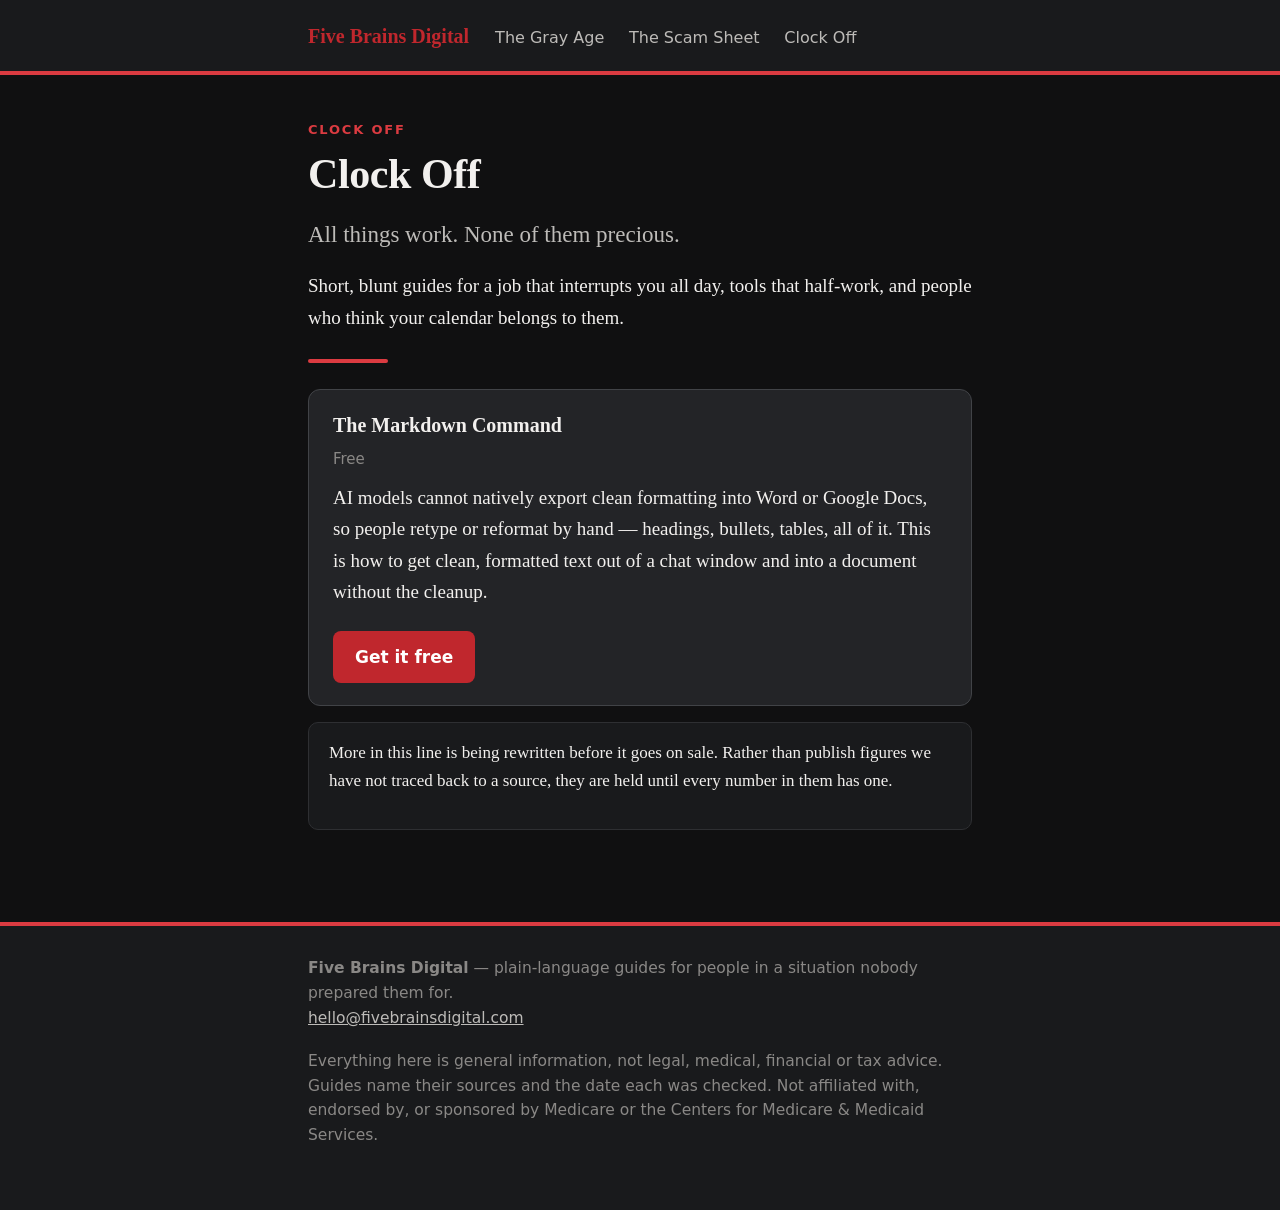
==== clock-off.html @ 99934c4a "Create clock-off.html" ====
<!doctype html>
<html lang="en">
<head>
<meta charset="utf-8">
<meta name="viewport" content="width=device-width, initial-scale=1">
<title>Clock Off — work guides with an attitude | Five Brains Digital</title>
<meta name="description" content="Work guides with an attitude: interruptions, calendars, AI tools that half-work, and keeping the job from following you home. Includes a free guide to getting clean formatted text out of a chat window.">
<link rel="canonical" href="https://fivebrainsdigital.com/clock-off.html">
<meta property="og:title" content="Clock Off — work guides with an attitude | Five Brains Digital">
<meta property="og:description" content="Work guides with an attitude: interruptions, calendars, AI tools that half-work, and keeping the job from following you home. Includes a free guide to getting clean formatted text out of a chat window.">
<meta property="og:type" content="website">
<meta property="og:url" content="https://fivebrainsdigital.com/clock-off.html">
<link rel="stylesheet" href="style.css">

</head>
<body class="csy">
<a class="skip" href="#main">Skip to content</a>
<header class="site"><div class="wrap">
  <a class="brand" href="">Five Brains Digital</a>
  <nav>
    <a href="the-gray-age.html">The Gray Age</a>
    <a href="scam-sheet.html">The Scam Sheet</a>
    <a href="clock-off.html">Clock Off</a>
  </nav>
</div></header>
<main id="main"><div class="wrap">

<p class="eyebrow">Clock Off</p>
<h1>Clock Off</h1>
<p class="lede">All things work. None of them precious.</p>
<p>Short, blunt guides for a job that interrupts you all day, tools that half-work, and people
who think your calendar belongs to them.</p>
<hr class="gold">
<div class="card free">
  <h3>The Markdown Command</h3>
  <p class="meta">Free</p>
  <p>AI models cannot natively export clean formatting into Word or Google Docs, so people
  retype or reformat by hand — headings, bullets, tables, all of it. This is how to get clean,
  formatted text out of a chat window and into a document without the cleanup.</p>
  <p><a class="btn" href="https://brainwave046.gumroad.com/l/owzzht">Get it free</a></p>
</div>
<div class="note">
  <p>More in this line is being rewritten before it goes on sale. Rather than publish figures
  we have not traced back to a source, they are held until every number in them has one.</p>
</div>

</div></main>
<footer class="site"><div class="wrap">
  <p><strong>Five Brains Digital</strong> — plain-language guides for people in a situation
  nobody prepared them for.<br>
  <a href="mailto:hello@fivebrainsdigital.com">hello@fivebrainsdigital.com</a></p>
  <p>Everything here is general information, not legal, medical, financial or tax advice.
  Guides name their sources and the date each was checked. Not affiliated with, endorsed by,
  or sponsored by Medicare or the Centers for Medicare &amp; Medicaid Services.</p>
</div></footer>
</body>
</html>
---- style.css ----
/* ---------------------------------------------------------------
   Five Brains Digital — house palette is BLUE / WHITE / BLACK.
   Each section carries its own colour, set by a class on <body>:
     .elc  Elder Care ......... green + khaki
     .scm  The Scam Sheet ..... red, white and blue
     .csy  Work & Focus ....... black + red
   --------------------------------------------------------------- */
:root{
  --ground:#FFFFFF; --panel:#F5F8FC; --panel-2:#E8F0F9;
  --ink:#11151A; --ink-2:#3D4855; --ink-3:#6B7684;
  --rule:#D6E1EE; --rule-2:#B9C9DC;
  --accent:#12457F; --accent-2:#1A5FA8; --accent-ink:#FFFFFF;
  --mark:#12457F;
}
body.elc{
  --ground:#F3F3F2; --panel:#FFFFFF; --panel-2:#E5E5E3;
  --ink:#17181A; --ink-2:#454749; --ink-3:#71747A;
  --rule:#D4D5D4; --rule-2:#B6B8B7;
  --accent:#B0500C; --accent-2:#C9611A; --accent-ink:#FFFFFF;
  --mark:#B0500C;
}
body.scm{
  --ground:#FFFFFF; --panel:#F4F6FB; --panel-2:#E7ECF7;
  --ink:#101623; --ink-2:#39435A; --ink-3:#6A7387;
  --rule:#D5DCEB; --rule-2:#B6C1D8;
  --accent:#17356B; --accent-2:#22488C; --accent-ink:#FFFFFF;
  --mark:#B3202E;
}
body.csy{
  --ground:#101011; --panel:#191A1C; --panel-2:#232427;
  --ink:#F2F0EE; --ink-2:#BDBBB8; --ink-3:#8A8886;
  --rule:#2E2F32; --rule-2:#414347;
  --accent:#C0272D; --accent-2:#DB3B41; --accent-ink:#FFFFFF;
  --mark:#DB3B41;
}
@media (prefers-color-scheme: dark){
  :root:not([data-theme="light"]){
    --ground:#0D1117; --panel:#151C25; --panel-2:#1D2733;
    --ink:#EEF2F7; --ink-2:#B4BFCC; --ink-3:#828E9C;
    --rule:#28323F; --rule-2:#3A4757;
    --accent:#79B0EC; --accent-2:#9AC6F5; --accent-ink:#0D1117;
    --mark:#79B0EC;
  }
  :root:not([data-theme="light"]) body.elc{
    --ground:#141414; --panel:#1D1E1E; --panel-2:#272829;
    --ink:#EFEFEE; --ink-2:#B9BBBC; --ink-3:#8A8D8F;
    --rule:#2F3031; --rule-2:#434546;
    --accent:#E8934F; --accent-2:#F2A868; --accent-ink:#141414;
    --mark:#E8934F;
  }
  :root:not([data-theme="light"]) body.scm{
    --ground:#0C1018; --panel:#141A26; --panel-2:#1C2434;
    --ink:#EDF1F8; --ink-2:#B2BCCC; --ink-3:#7F8A9B;
    --rule:#252F3F; --rule-2:#374356;
    --accent:#8FB4EA; --accent-2:#A9C7F3; --accent-ink:#0C1018;
    --mark:#F08A8A;
  }
}
*{box-sizing:border-box}
html{-webkit-text-size-adjust:100%}
body{
  margin:0; background:var(--ground); color:var(--ink);
  font-family:"Iowan Old Style","Palatino Linotype",Palatino,Georgia,serif;
  font-size:19px; line-height:1.65;
}
.skip{position:absolute;left:-9999px}
.skip:focus{left:8px;top:8px;position:fixed;background:var(--accent);color:var(--accent-ink);
  padding:10px 16px;border-radius:6px;z-index:99}
.wrap{max-width:44rem;margin:0 auto;padding:0 20px}
header.site{border-bottom:4px solid var(--mark);background:var(--panel)}
header.site .wrap{display:flex;flex-wrap:wrap;gap:12px 26px;align-items:baseline;
  padding-top:20px;padding-bottom:18px}
.brand{font-weight:700;font-size:20px;color:var(--accent);text-decoration:none}
nav a{color:var(--ink-2);text-decoration:none;font-size:16px;margin-right:20px;
  font-family:system-ui,-apple-system,"Segoe UI",sans-serif}
nav a:hover,nav a:focus{color:var(--accent);text-decoration:underline}
main{padding:44px 0 72px}
h1{font-size:clamp(30px,5.2vw,42px);line-height:1.15;margin:0 0 18px;text-wrap:balance;letter-spacing:-.01em}
h2{font-size:clamp(23px,3.4vw,28px);line-height:1.25;margin:44px 0 12px;text-wrap:balance}
h3{font-size:20px;margin:30px 0 8px;line-height:1.35}
p{margin:0 0 18px}
.lede{font-size:clamp(20px,2.6vw,23px);line-height:1.55;color:var(--ink-2)}
a{color:var(--accent-2)}
hr.gold{border:0;height:4px;background:var(--mark);width:80px;margin:26px 0;border-radius:2px}
.eyebrow{font-family:system-ui,-apple-system,"Segoe UI",sans-serif;font-size:13px;
  letter-spacing:.14em;text-transform:uppercase;color:var(--mark);font-weight:700;margin:0 0 10px}
.card{background:var(--panel);border:1px solid var(--rule);border-radius:12px;padding:22px 24px;margin:0 0 16px}
.card h3{margin-top:0}
.card p:last-child{margin-bottom:0}
.meta{font-family:system-ui,sans-serif;font-size:15px;color:var(--ink-3);margin:0 0 10px}
.price{font-family:system-ui,sans-serif;font-weight:700;color:var(--accent);font-size:16px}
.free{background:var(--panel-2);border-color:var(--rule-2)}
.btn{display:inline-block;background:var(--accent);color:var(--accent-ink);text-decoration:none;
  font-family:system-ui,sans-serif;font-size:17px;font-weight:600;padding:12px 22px;
  border-radius:8px;margin-top:6px}
.btn:hover,.btn:focus{background:var(--accent-2)}
.btn.ghost{background:transparent;color:var(--accent);border:2px solid var(--accent);padding:10px 20px}
ul,ol{margin:0 0 18px;padding-left:1.3em}
li{margin-bottom:9px}
blockquote{margin:0 0 20px;padding:16px 20px;background:var(--panel-2);
  border-left:5px solid var(--mark);border-radius:0 8px 8px 0}
blockquote p:last-child{margin-bottom:0}
.note{background:var(--panel);border:1px solid var(--rule);border-radius:10px;
  padding:16px 20px;margin:0 0 20px;font-size:17px}
.disclaimer{font-size:15.5px;color:var(--ink-2);background:var(--panel);border:1px solid var(--rule);
  border-radius:10px;padding:18px 20px;margin:34px 0 0;font-family:system-ui,sans-serif;line-height:1.55}
footer.site{border-top:4px solid var(--mark);background:var(--panel);padding:30px 0 44px;
  font-family:system-ui,sans-serif;font-size:15.5px;color:var(--ink-3);line-height:1.6}
footer.site a{color:var(--ink-2)}
.toc{font-family:system-ui,sans-serif;font-size:16.5px}
.toc a{text-decoration:none}
.toc a:hover{text-decoration:underline}
.shelf{display:grid;gap:14px}
*:focus-visible{outline:3px solid var(--mark);outline-offset:3px;border-radius:4px}
@media (max-width:560px){ body{font-size:18px} .wrap{padding:0 16px} }
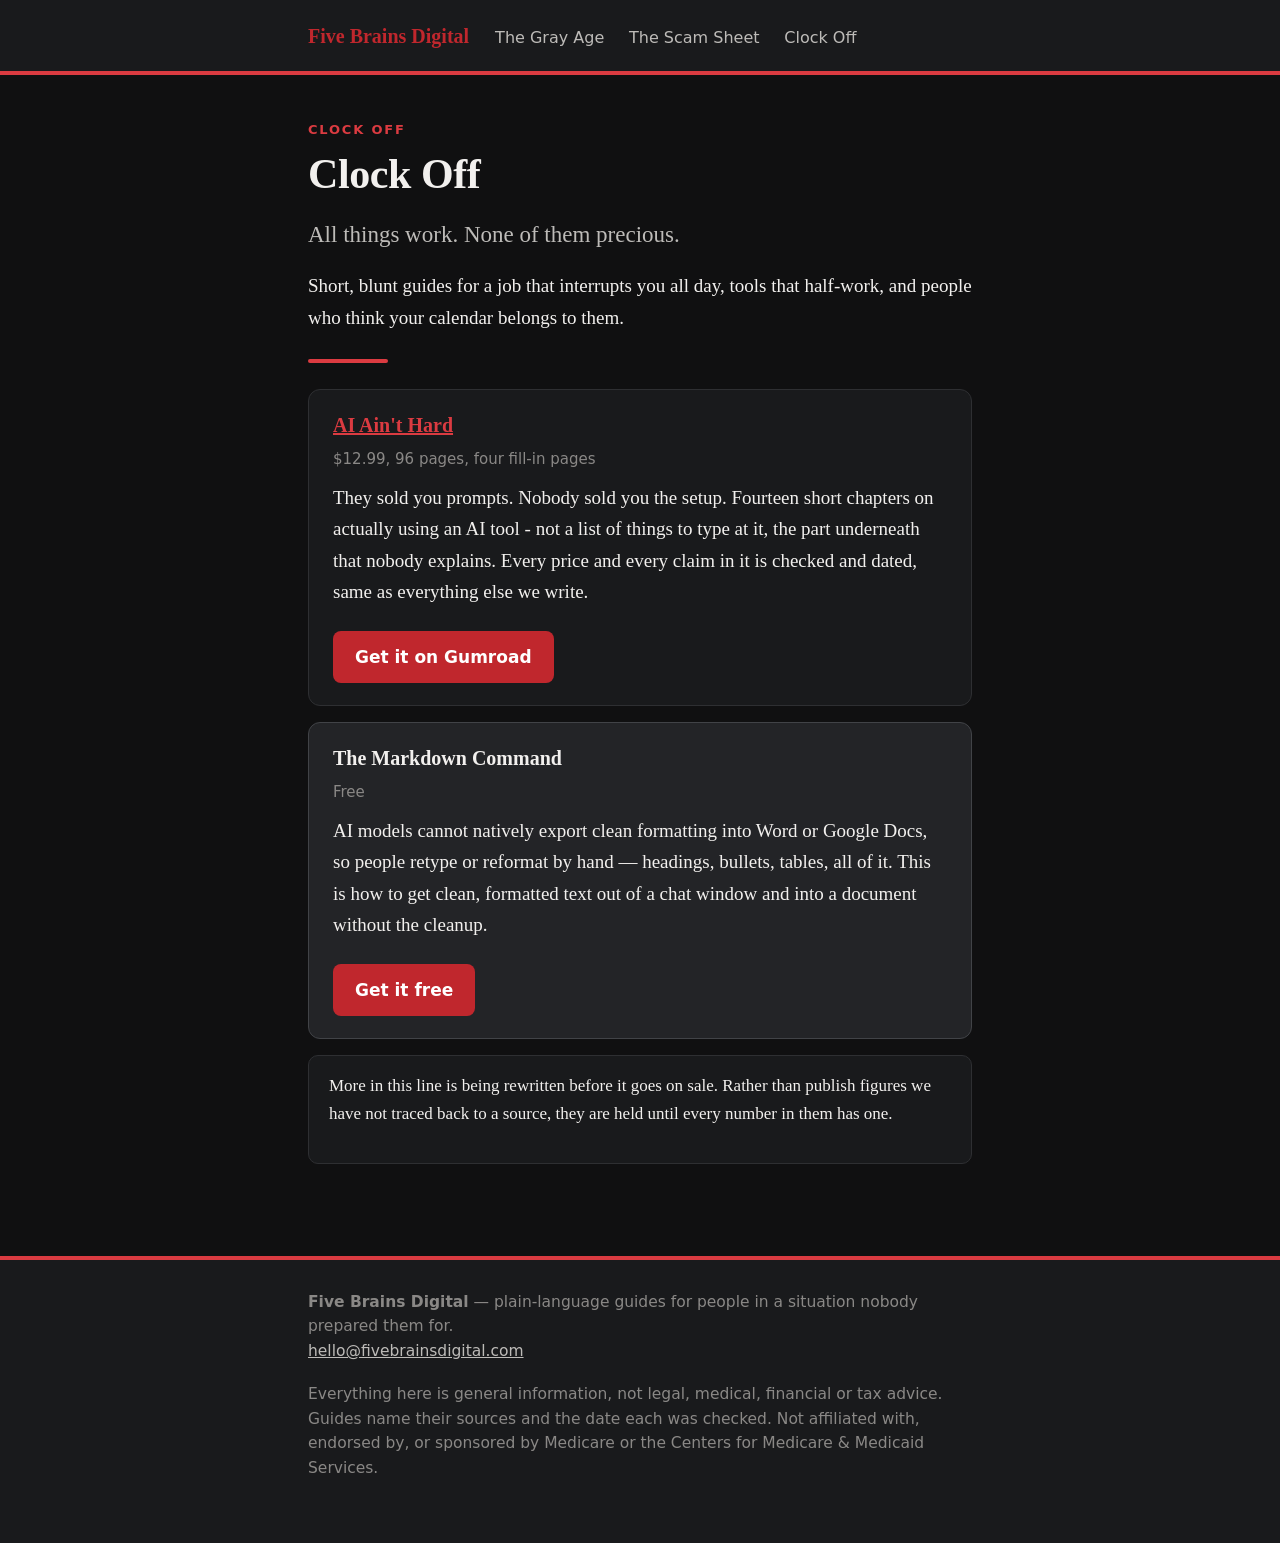
==== commit 3d099d74: "aAdd AI Ain't Hard to the Clock Off page" ====
--- a/clock-off.html
+++ b/clock-off.html
@@ -31,6 +31,15 @@
 <p>Short, blunt guides for a job that interrupts you all day, tools that half-work, and people
 who think your calendar belongs to them.</p>
 <hr class="gold">
+<div class="card">
+  <h3><a href="https://brainwave046.gumroad.com/l/gytrvp">AI Ain't Hard</a></h3>
+  <p class="meta">$12.99, 96 pages, four fill-in pages</p>
+  <p>They sold you prompts. Nobody sold you the setup. Fourteen short chapters on actually
+  using an AI tool - not a list of things to type at it, the part underneath that nobody
+  explains. Every price and every claim in it is checked and dated, same as everything else
+  we write.</p>
+  <p><a class="btn" href="https://brainwave046.gumroad.com/l/gytrvp">Get it on Gumroad</a></p>
+</div>
 <div class="card free">
   <h3>The Markdown Command</h3>
   <p class="meta">Free</p>
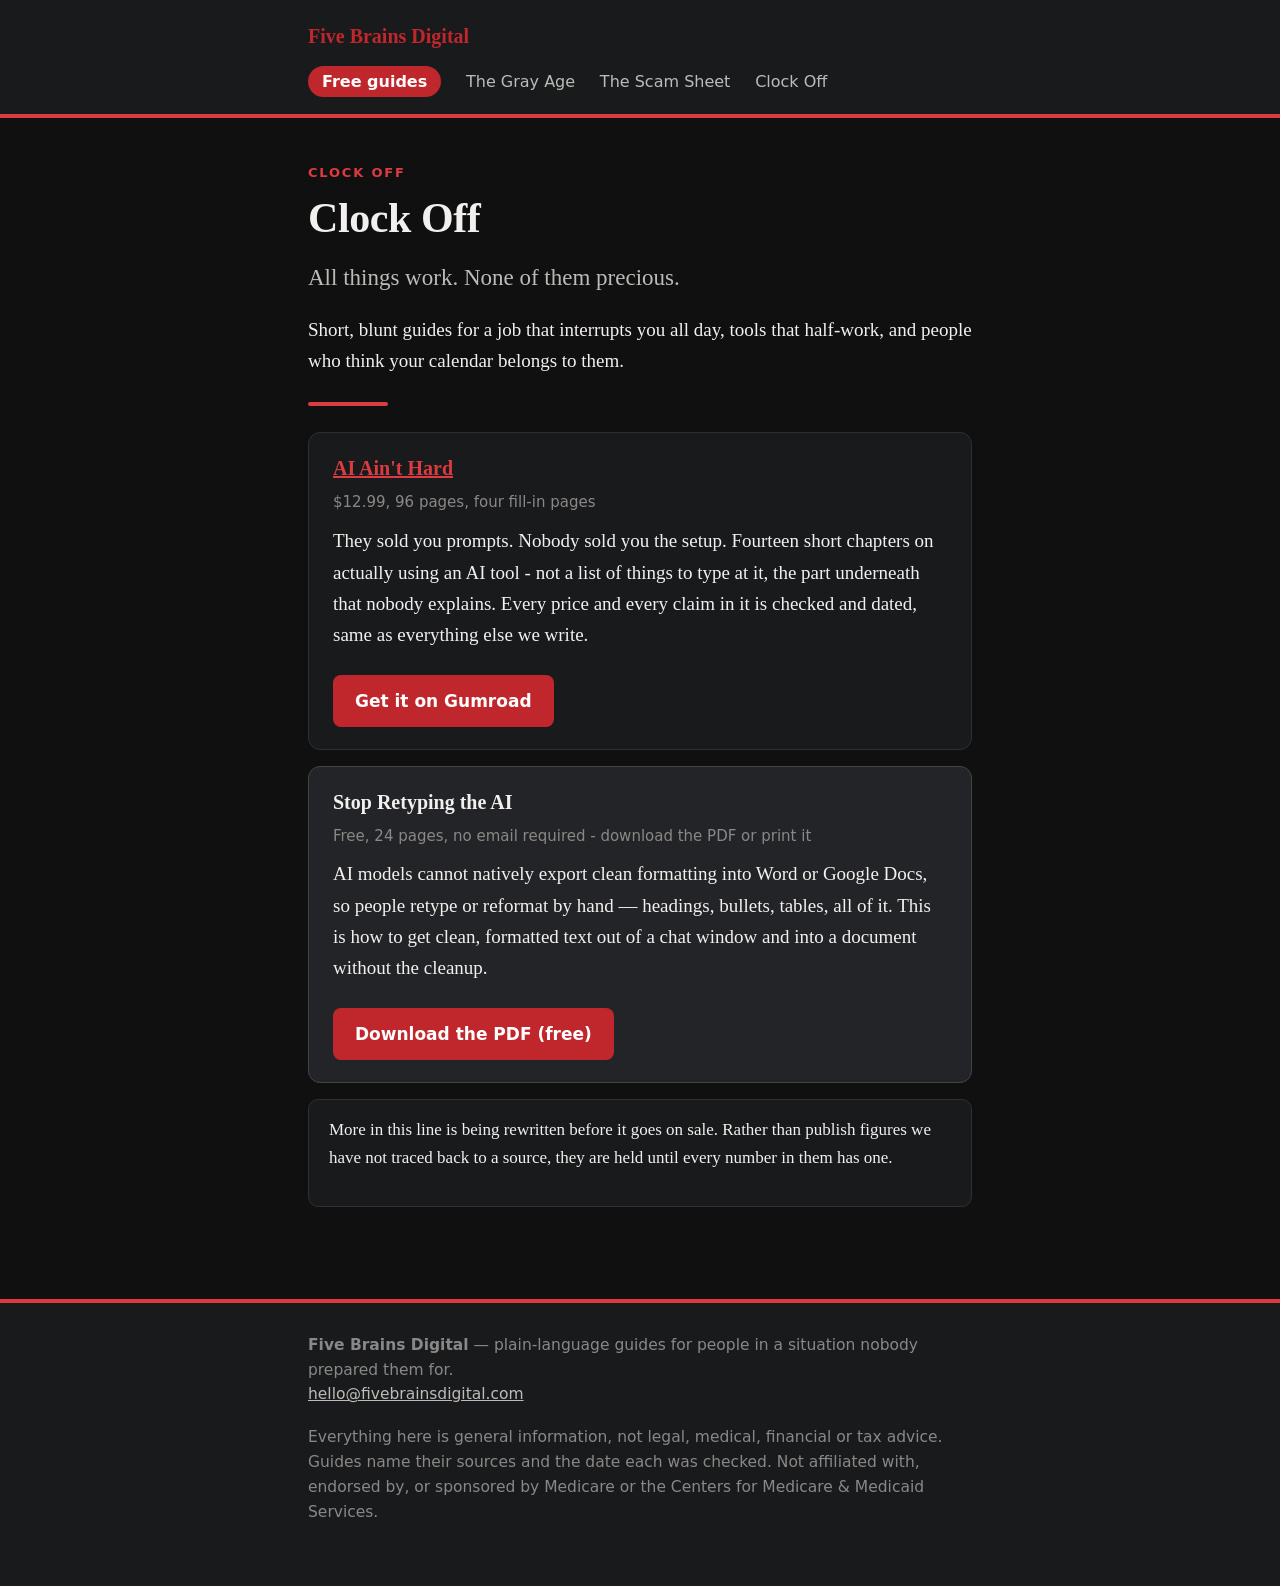
==== commit 911c474e: "Update clock-off.html" ====
--- a/clock-off.html
+++ b/clock-off.html
@@ -18,6 +18,7 @@
 <header class="site"><div class="wrap">
   <a class="brand" href="">Five Brains Digital</a>
   <nav>
+    <a class="pill" href="free.html">Free guides</a>
     <a href="the-gray-age.html">The Gray Age</a>
     <a href="scam-sheet.html">The Scam Sheet</a>
     <a href="clock-off.html">Clock Off</a>
@@ -41,12 +42,12 @@
   <p><a class="btn" href="https://brainwave046.gumroad.com/l/gytrvp">Get it on Gumroad</a></p>
 </div>
 <div class="card free">
-  <h3>The Markdown Command</h3>
-  <p class="meta">Free</p>
+  <h3>Stop Retyping the AI</h3>
+  <p class="meta">Free, 24 pages, no email required - download the PDF or print it</p>
   <p>AI models cannot natively export clean formatting into Word or Google Docs, so people
   retype or reformat by hand — headings, bullets, tables, all of it. This is how to get clean,
   formatted text out of a chat window and into a document without the cleanup.</p>
-  <p><a class="btn" href="https://brainwave046.gumroad.com/l/owzzht">Get it free</a></p>
+  <p><a class="btn" href="downloads/stop-retyping-the-ai.pdf">Download the PDF (free)</a></p>
 </div>
 <div class="note">
   <p>More in this line is being rewritten before it goes on sale. Rather than publish figures
--- a/style.css
+++ b/style.css
@@ -1,4 +1,3 @@
-
 /* ---------------------------------------------------------------
    Five Brains Digital — house palette is BLUE / WHITE / BLACK.
    Each section carries its own colour, set by a class on <body>:
@@ -75,6 +74,8 @@
 nav a{color:var(--ink-2);text-decoration:none;font-size:16px;margin-right:20px;
   font-family:system-ui,-apple-system,"Segoe UI",sans-serif}
 nav a:hover,nav a:focus{color:var(--accent);text-decoration:underline}
+nav a.pill{background:var(--accent);color:var(--accent-ink);padding:6px 14px;border-radius:999px;font-weight:600}
+nav a.pill:hover,nav a.pill:focus{background:var(--accent-2);color:var(--accent-ink);text-decoration:none}
 main{padding:44px 0 72px}
 h1{font-size:clamp(30px,5.2vw,42px);line-height:1.15;margin:0 0 18px;text-wrap:balance;letter-spacing:-.01em}
 h2{font-size:clamp(23px,3.4vw,28px);line-height:1.25;margin:44px 0 12px;text-wrap:balance}
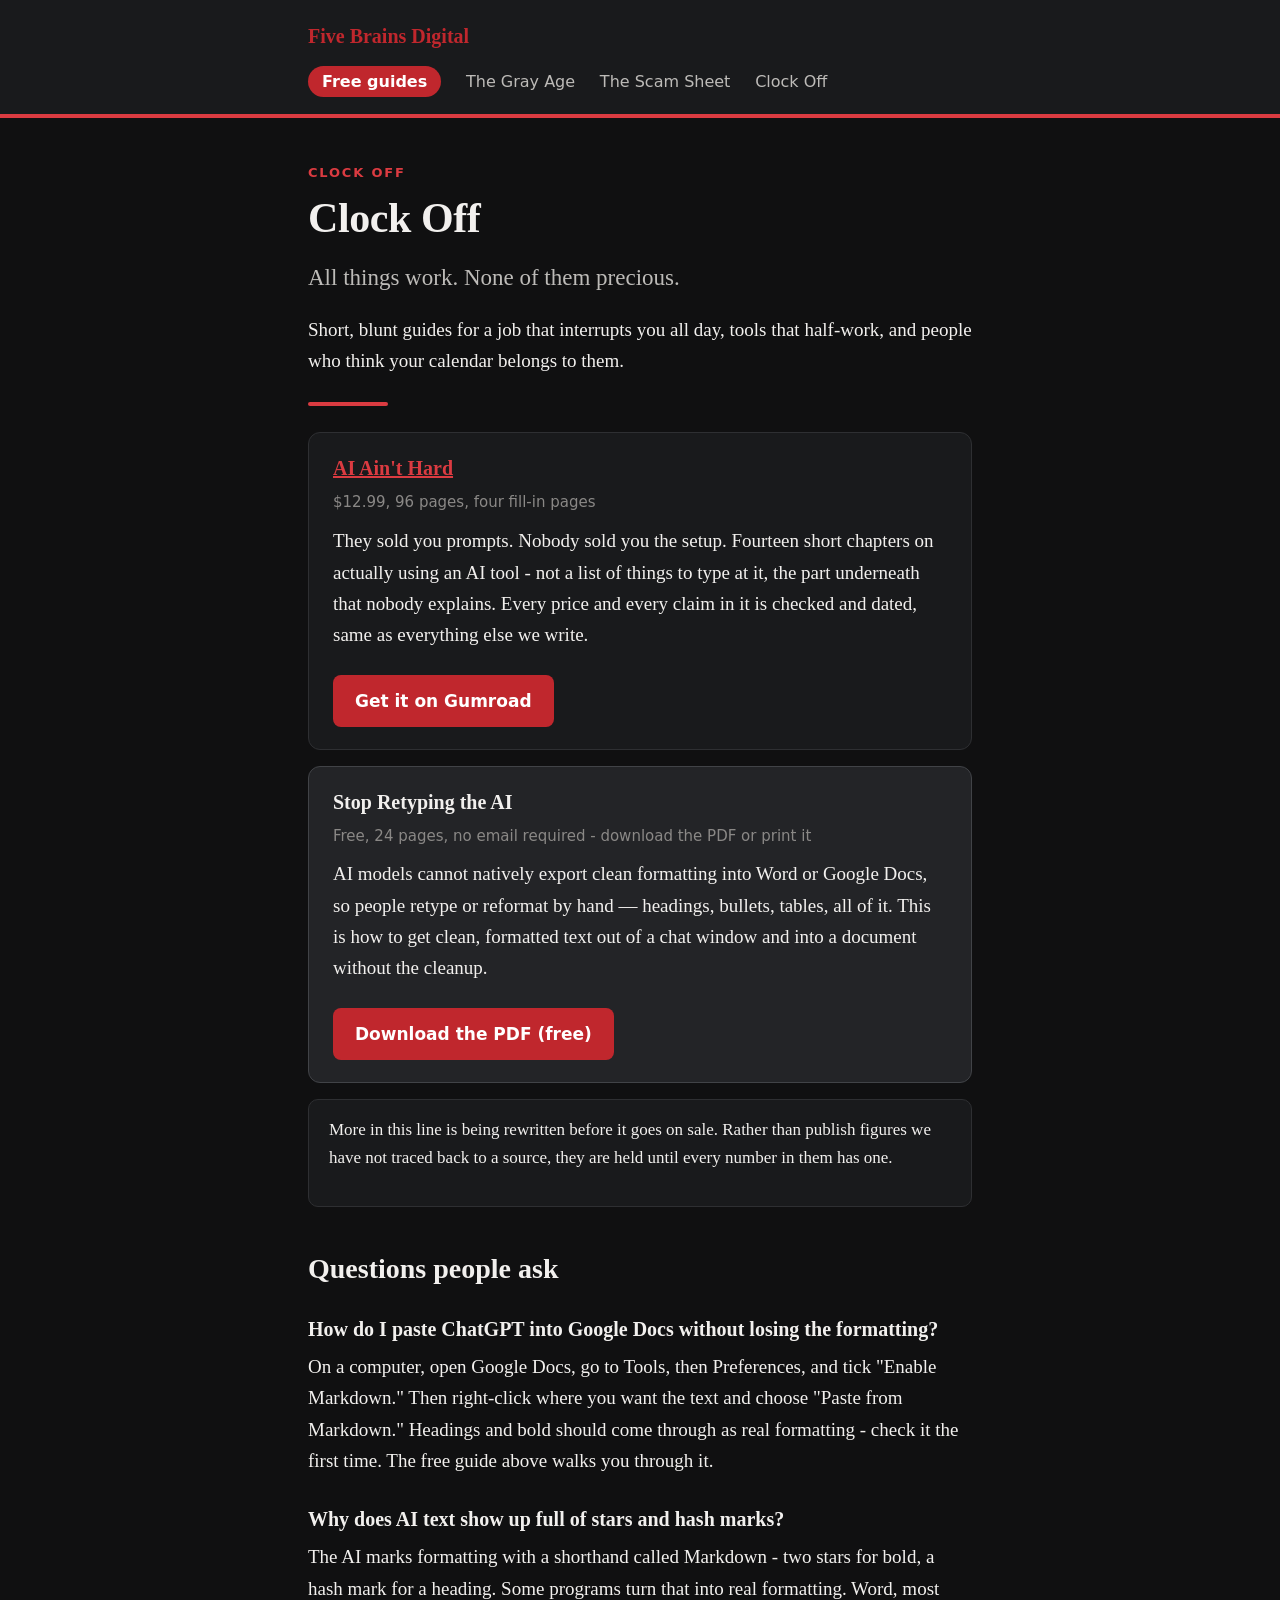
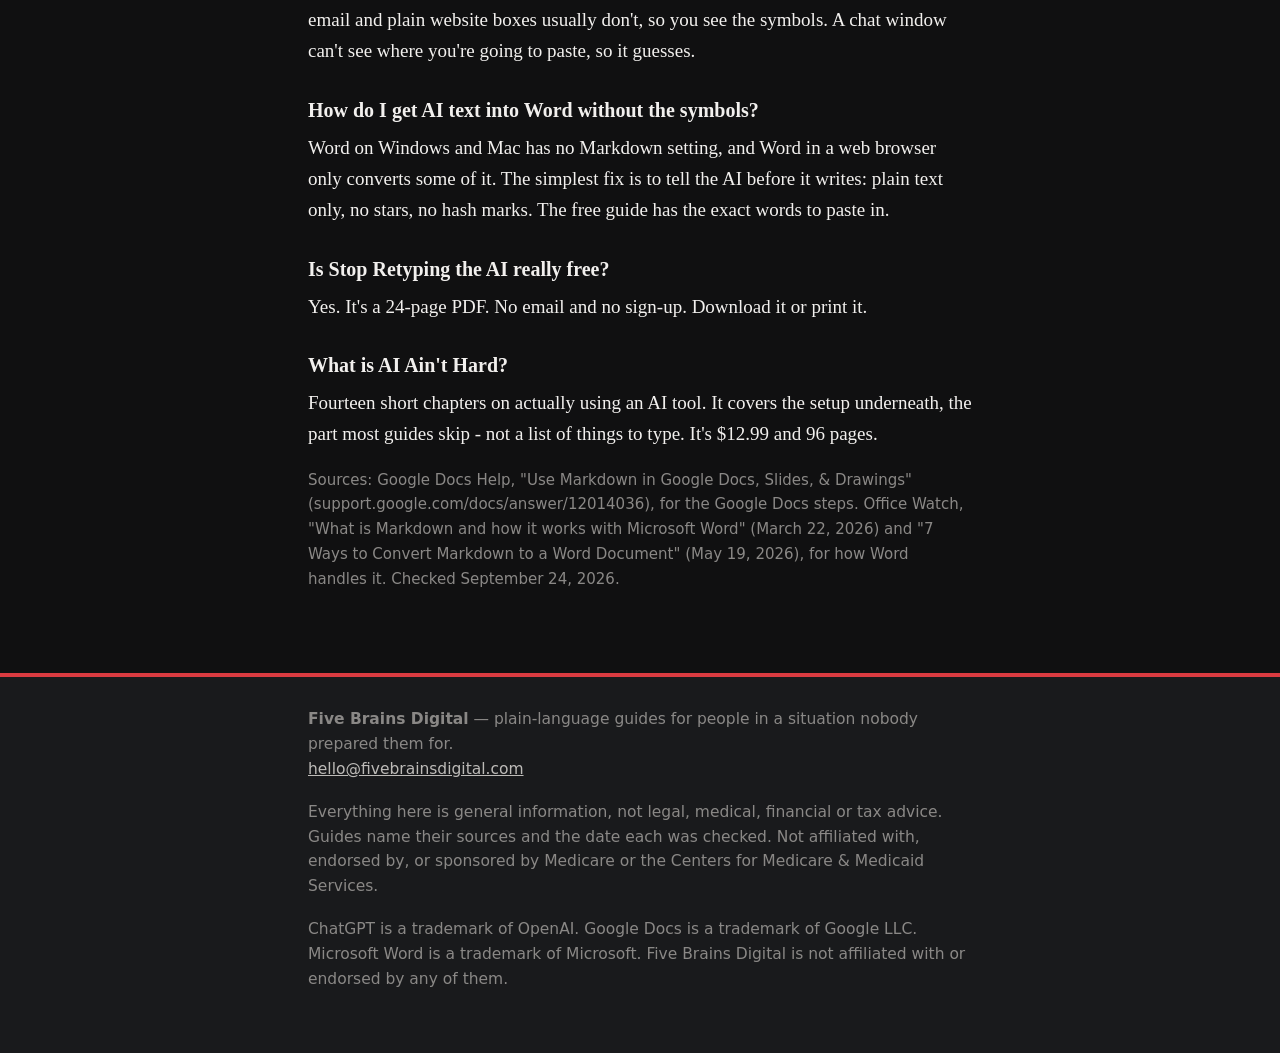
==== commit 3d612cfe: "Clock Off: add Q&A section and trademark note (Legal reviewed, Chairman approved 2026-09-24)" ====
--- a/clock-off.html
+++ b/clock-off.html
@@ -5,23 +5,23 @@
 <meta name="viewport" content="width=device-width, initial-scale=1">
 <title>Clock Off — work guides with an attitude | Five Brains Digital</title>
 <meta name="description" content="Work guides with an attitude: interruptions, calendars, AI tools that half-work, and keeping the job from following you home. Includes a free guide to getting clean formatted text out of a chat window.">
-<link rel="canonical" href="https://fivebrainsdigital.com/clock-off.html">
+<link rel="canonical" href="https://fivebrainsdigital.com/clock-off">
 <meta property="og:title" content="Clock Off — work guides with an attitude | Five Brains Digital">
 <meta property="og:description" content="Work guides with an attitude: interruptions, calendars, AI tools that half-work, and keeping the job from following you home. Includes a free guide to getting clean formatted text out of a chat window.">
 <meta property="og:type" content="website">
-<meta property="og:url" content="https://fivebrainsdigital.com/clock-off.html">
+<meta property="og:url" content="https://fivebrainsdigital.com/clock-off">
 <link rel="stylesheet" href="style.css">
 
 </head>
 <body class="csy">
 <a class="skip" href="#main">Skip to content</a>
 <header class="site"><div class="wrap">
-  <a class="brand" href="">Five Brains Digital</a>
+  <a class="brand" href="./">Five Brains Digital</a>
   <nav>
-    <a class="pill" href="free.html">Free guides</a>
-    <a href="the-gray-age.html">The Gray Age</a>
-    <a href="scam-sheet.html">The Scam Sheet</a>
-    <a href="clock-off.html">Clock Off</a>
+    <a class="pill" href="free">Free guides</a>
+    <a href="the-gray-age">The Gray Age</a>
+    <a href="scam-sheet">The Scam Sheet</a>
+    <a href="clock-off">Clock Off</a>
   </nav>
 </div></header>
 <main id="main"><div class="wrap">
@@ -33,13 +33,13 @@
 who think your calendar belongs to them.</p>
 <hr class="gold">
 <div class="card">
-  <h3><a href="https://brainwave046.gumroad.com/l/gytrvp">AI Ain't Hard</a></h3>
+  <h3><a href="https://shop.fivebrainsdigital.com/l/gytrvp">AI Ain't Hard</a></h3>
   <p class="meta">$12.99, 96 pages, four fill-in pages</p>
   <p>They sold you prompts. Nobody sold you the setup. Fourteen short chapters on actually
   using an AI tool - not a list of things to type at it, the part underneath that nobody
   explains. Every price and every claim in it is checked and dated, same as everything else
   we write.</p>
-  <p><a class="btn" href="https://brainwave046.gumroad.com/l/gytrvp">Get it on Gumroad</a></p>
+  <p><a class="btn" href="https://shop.fivebrainsdigital.com/l/gytrvp">Get it on Gumroad</a></p>
 </div>
 <div class="card free">
   <h3>Stop Retyping the AI</h3>
@@ -54,6 +54,36 @@
   we have not traced back to a source, they are held until every number in them has one.</p>
 </div>
 
+<h2 id="questions">Questions people ask</h2>
+
+<h3>How do I paste ChatGPT into Google Docs without losing the formatting?</h3>
+<p>On a computer, open Google Docs, go to Tools, then Preferences, and tick "Enable Markdown." Then
+right-click where you want the text and choose "Paste from Markdown." Headings and bold should come
+through as real formatting - check it the first time. The free guide above walks you through it.</p>
+
+<h3>Why does AI text show up full of stars and hash marks?</h3>
+<p>The AI marks formatting with a shorthand called Markdown - two stars for bold, a hash mark for a
+heading. Some programs turn that into real formatting. Word, most email and plain website boxes
+usually don't, so you see the symbols. A chat window can't see where you're going to paste, so it
+guesses.</p>
+
+<h3>How do I get AI text into Word without the symbols?</h3>
+<p>Word on Windows and Mac has no Markdown setting, and Word in a web browser only converts some of
+it. The simplest fix is to tell the AI before it writes: plain text only, no stars, no hash marks.
+The free guide has the exact words to paste in.</p>
+
+<h3>Is Stop Retyping the AI really free?</h3>
+<p>Yes. It's a 24-page PDF. No email and no sign-up. Download it or print it.</p>
+
+<h3>What is AI Ain't Hard?</h3>
+<p>Fourteen short chapters on actually using an AI tool. It covers the setup underneath, the part
+most guides skip - not a list of things to type. It's $12.99 and 96 pages.</p>
+
+<p class="meta">Sources: Google Docs Help, "Use Markdown in Google Docs, Slides, &amp; Drawings"
+(support.google.com/docs/answer/12014036), for the Google Docs steps. Office Watch, "What is Markdown
+and how it works with Microsoft Word" (March 22, 2026) and "7 Ways to Convert Markdown to a Word
+Document" (May 19, 2026), for how Word handles it. Checked September 24, 2026.</p>
+
 </div></main>
 <footer class="site"><div class="wrap">
   <p><strong>Five Brains Digital</strong> — plain-language guides for people in a situation
@@ -62,6 +92,8 @@
   <p>Everything here is general information, not legal, medical, financial or tax advice.
   Guides name their sources and the date each was checked. Not affiliated with, endorsed by,
   or sponsored by Medicare or the Centers for Medicare &amp; Medicaid Services.</p>
+  <p>ChatGPT is a trademark of OpenAI. Google Docs is a trademark of Google LLC. Microsoft Word is a
+  trademark of Microsoft. Five Brains Digital is not affiliated with or endorsed by any of them.</p>
 </div></footer>
 </body>
 </html>
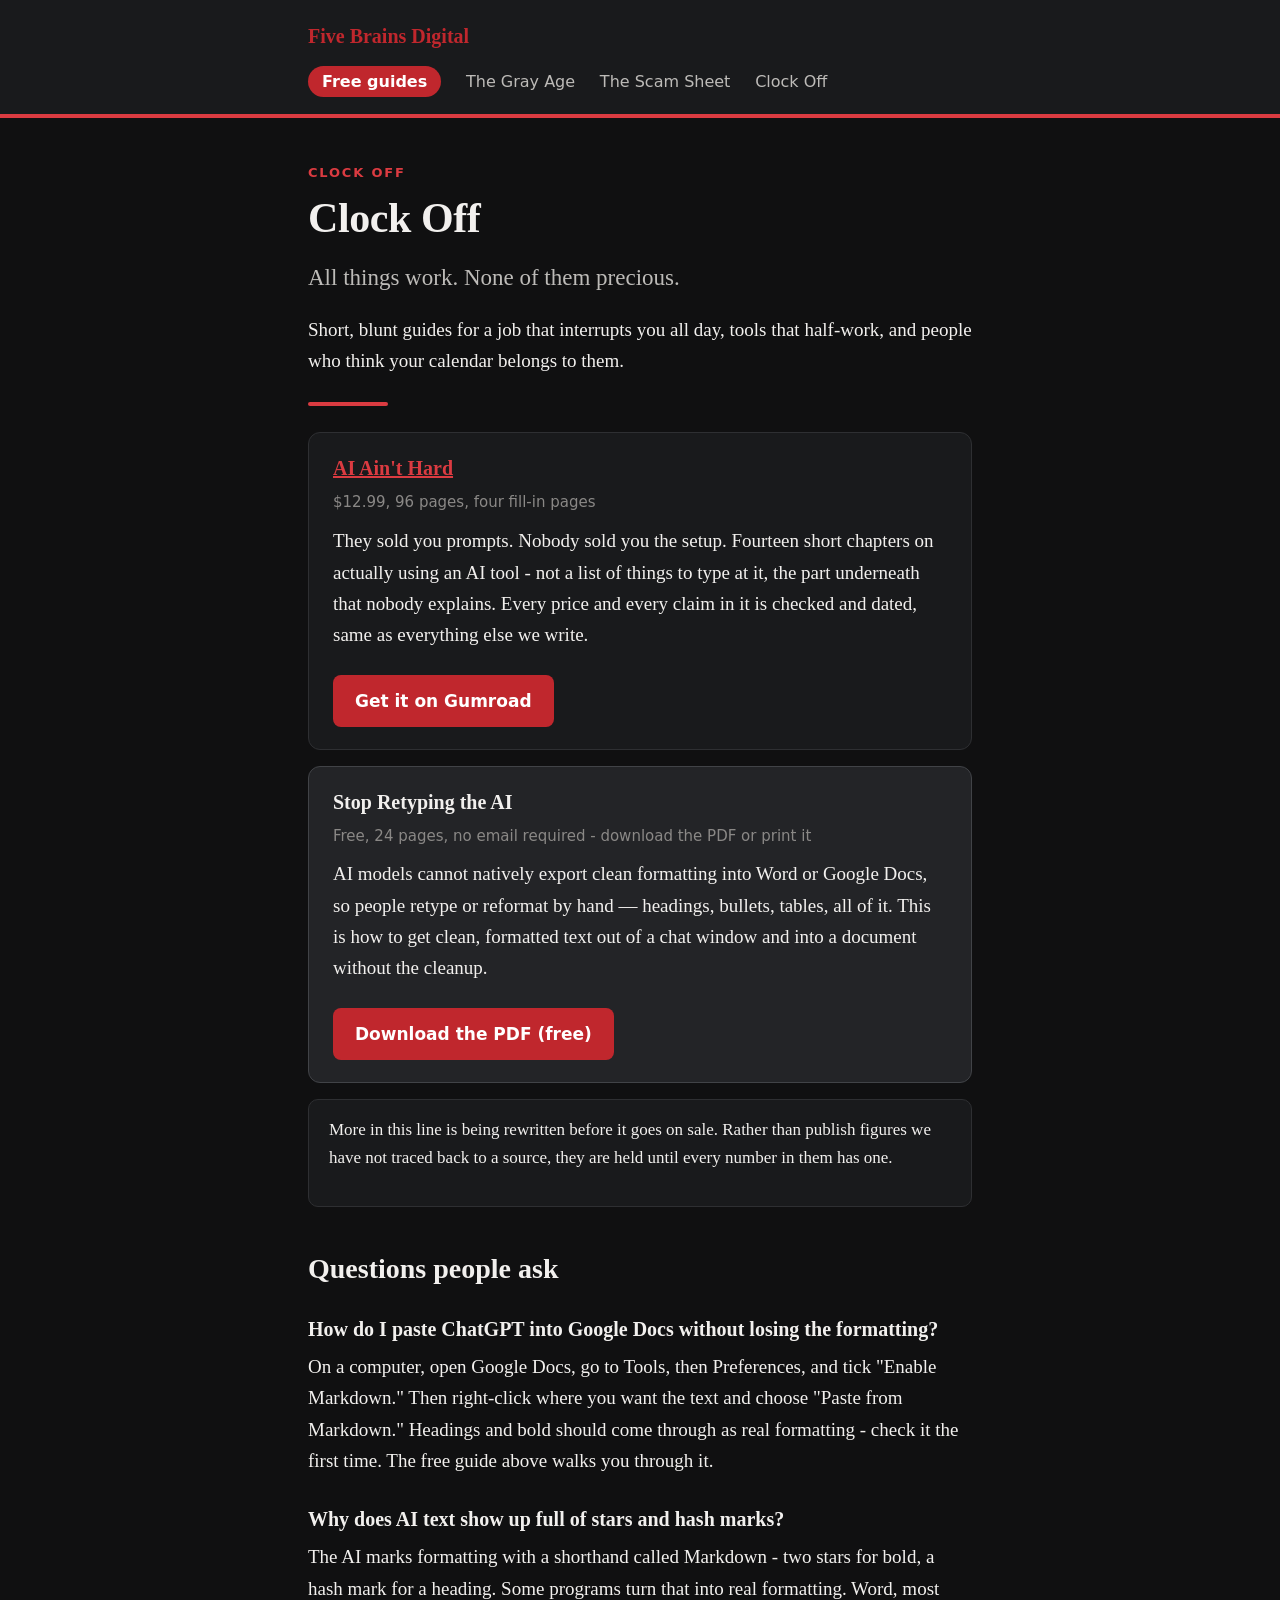
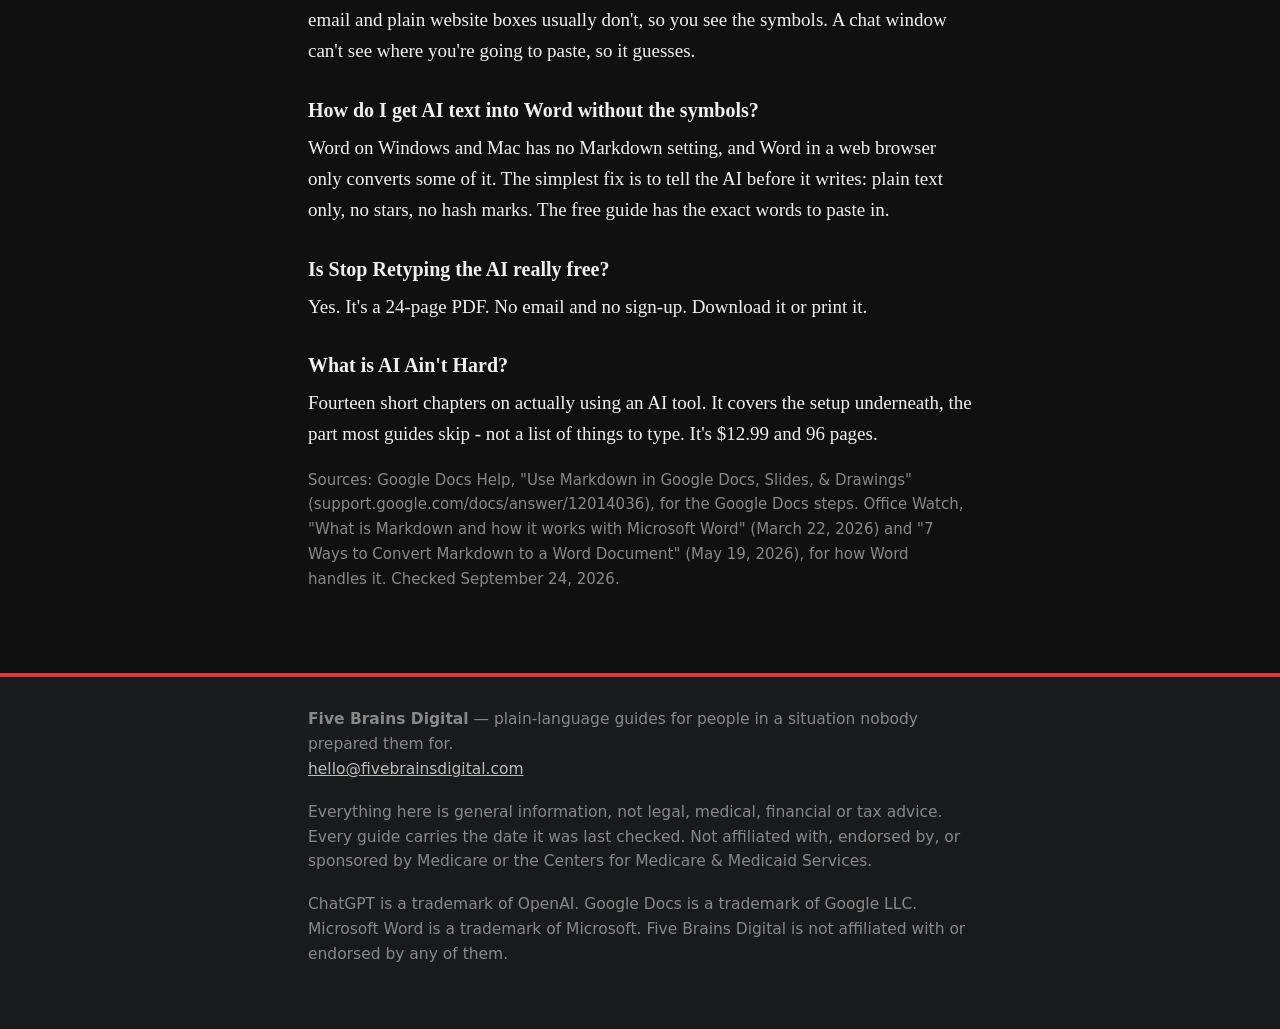
==== commit 418d9c3d: "Footer: every guide carries the date it was last checked (5 pages), Chairman approved 2026-09-25" ====
--- a/clock-off.html
+++ b/clock-off.html
@@ -90,7 +90,7 @@
   nobody prepared them for.<br>
   <a href="mailto:hello@fivebrainsdigital.com">hello@fivebrainsdigital.com</a></p>
   <p>Everything here is general information, not legal, medical, financial or tax advice.
-  Guides name their sources and the date each was checked. Not affiliated with, endorsed by,
+  Every guide carries the date it was last checked. Not affiliated with, endorsed by,
   or sponsored by Medicare or the Centers for Medicare &amp; Medicaid Services.</p>
   <p>ChatGPT is a trademark of OpenAI. Google Docs is a trademark of Google LLC. Microsoft Word is a
   trademark of Microsoft. Five Brains Digital is not affiliated with or endorsed by any of them.</p>
